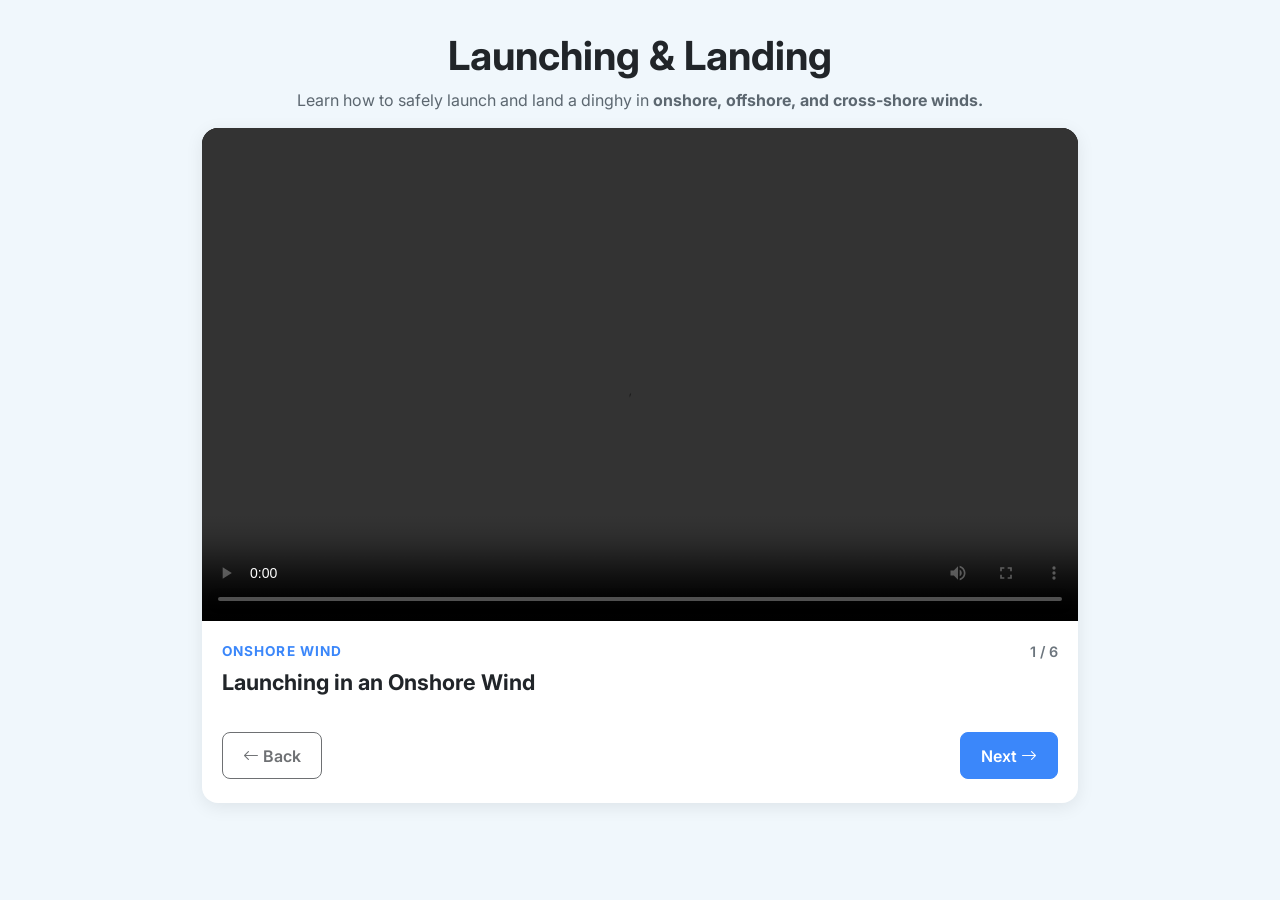
==== index.html @ 0dd2f3b4 "initial check-in" ====
<!DOCTYPE html>

<html lang="en">
<head>
  <meta charset="UTF-8">
  <meta name="viewport" content="width=device-width, initial-scale=1.0">

  <title>Launching &amp; Landing | San Juan Academy</title>

  <!-- Bootstrap -->

  <link
    href="https://cdn.jsdelivr.net/npm/bootstrap@5.3.7/dist/css/bootstrap.min.css"
    rel="stylesheet"
  >

  <!-- Bootstrap Icons -->

  <link
    rel="stylesheet"
    href="https://cdn.jsdelivr.net/npm/bootstrap-icons@1.11.3/font/bootstrap-icons.min.css"
  >

  <!-- Inter Font -->

  <link
    href="https://fonts.googleapis.com/css2?family=Inter:wght@400;500;600;700&display=swap"
    rel="stylesheet">

  <!-- Page Style -->

  <link rel="stylesheet" href="css/style.css">
</head>

<body>

  <main class="container lesson-container">

<!-- ======================================================
     LESSON HEADER
     ====================================================== -->

<header class="lesson-header text-center">

  <h1 class="lesson-title">
    Launching &amp; Landing
  </h1>

  <p class="lesson-intro mb-0">
    Learn how to safely launch and land a dinghy in
    <strong>onshore, offshore, and cross-shore winds.</strong>
  </p>

</header>


<!-- ======================================================
     VIDEO LESSON
     ====================================================== -->

<section class="video-card">

  <!-- Video -->
  <div class="video-wrapper">

    <video
      id="lessonVideo"
      controls
      playsinline
      preload="none"
    >
      <source id="videoSource" type="video/mp4">

      Your browser does not support HTML5 video.

    </video>

  </div>


  <!-- Video Information -->
  <div class="video-content">

    <div class="d-flex justify-content-between align-items-center mb-2">

      <span id="windLabel" class="wind-label">
        Onshore Wind
      </span>

      <span id="progressText" class="progress-text">
        1 / 6
      </span>

    </div>

    <h2 id="videoTitle" class="video-title mb-0">
      Launching in an Onshore Wind
    </h2>

  </div>


  <!-- Navigation -->
  <div class="lesson-navigation">

    <div class="d-flex justify-content-between align-items-center gap-2">

      <button
        id="previousButton"
        type="button"
        class="btn btn-outline-sja"
        disabled
      >
        <i class="bi bi-arrow-left"></i>
        <span class="d-none d-sm-inline">Back</span>
      </button>


      <button
        id="nextButton"
        type="button"
        class="btn btn-sja"
      >
        <span class="d-none d-sm-inline">Next</span>
        <i class="bi bi-arrow-right"></i>
      </button>

    </div>

  </div>


  <!-- Completion Message -->
  <div id="completionMessage" class="completion-message">

    <i class="bi bi-check-circle"></i>

    <h2 class="mt-3 fw-bold">
      Lesson Complete
    </h2>

    <p class="text-muted mb-0">
      You have completed the Launching &amp; Landing lesson.
    </p>

  </div>

</section>


  </main>

  <!-- Bootstrap JS -->

  <script
    src="https://cdn.jsdelivr.net/npm/bootstrap@5.3.7/dist/js/bootstrap.bundle.min.js">
  </script>

  <script>

    /*
     * ==========================================================
     * LAUNCHING & LANDING
     * ==========================================================
     *
     * Six videos.
     *
     * Only the video currently being viewed is loaded.
     *
     * All video files are assumed to be in the same folder
     * as this index.html file.
     *
     * Replace the filenames below with your actual filenames.
     */

    const lessons = [

      {
        wind: "Onshore Wind",
        title: "Launching in an Onshore Wind",
        video: "launch-onshore.mp4"
      },

      {
        wind: "Onshore Wind",
        title: "Landing in an Onshore Wind",
        video: "land-onshore.mp4"
      },

      {
        wind: "Offshore Wind",
        title: "Launching in an Offshore Wind",
        video: "launch-offshore.mp4"
      },

      {
        wind: "Offshore Wind",
        title: "Landing in an Offshore Wind",
        video: "land-offshore.mp4"
      },

      {
        wind: "Cross-shore Wind",
        title: "Launching in a Cross-shore Wind",
        video: "launch-cross-shore.mp4"
      },

      {
        wind: "Cross-shore Wind",
        title: "Landing in a Cross-shore Wind",
        video: "land-cross-shore.mp4"
      }

    ];


    let currentVideo = 0;


    // ----------------------------------------------------------
    // Elements
    // ----------------------------------------------------------

    const lessonVideo =
      document.getElementById("lessonVideo");

    const videoSource =
      document.getElementById("videoSource");

    const windLabel =
      document.getElementById("windLabel");

    const videoTitle =
      document.getElementById("videoTitle");

    const progressText =
      document.getElementById("progressText");

    const previousButton =
      document.getElementById("previousButton");

    const nextButton =
      document.getElementById("nextButton");

    const completionMessage =
      document.getElementById("completionMessage");

    const videoContent =
      document.querySelector(".video-content");

    const lessonNavigation =
      document.querySelector(".lesson-navigation");


    // ----------------------------------------------------------
    // Load a video
    // ----------------------------------------------------------

    function loadVideo(index) {

      const lesson = lessons[index];

      /*
       * Stop the current video.
       */
      lessonVideo.pause();

      /*
       * Remove the old source.
       *
       * This allows the browser to release the previous
       * video resource instead of keeping all six videos
       * loaded in memory.
       */
      videoSource.removeAttribute("src");

      lessonVideo.load();

      /*
       * Set ONLY the requested video's source.
       */
      videoSource.src = lesson.video;

      /*
       * Ask the browser to load this video.
       */
      lessonVideo.load();


      // Update the lesson information.

      windLabel.textContent =
        lesson.wind;

      videoTitle.textContent =
        lesson.title;

      progressText.textContent =
        `${index + 1} / ${lessons.length}`;


      // Update Back button.

      previousButton.disabled =
        index === 0;


      // Update Next button.

      if (index === lessons.length - 1) {

        nextButton.innerHTML =
          'Finish <i class="bi bi-check-lg"></i>';

      } else {

        nextButton.innerHTML =
          '<span class="d-none d-sm-inline">Next</span> ' +
          '<i class="bi bi-arrow-right"></i>';

      }

    }


    // ----------------------------------------------------------
    // First video
    // ----------------------------------------------------------

    /*
     * We load the first video when the page is ready.
     *
     * preload="none" means the browser is instructed not to
     * download the video until it is actually needed.
     */

    loadVideo(currentVideo);


    // ----------------------------------------------------------
    // NEXT
    // ----------------------------------------------------------

    nextButton.addEventListener("click", () => {

      if (currentVideo < lessons.length - 1) {

        currentVideo++;

        loadVideo(currentVideo);

        window.scrollTo({
          top: 0,
          behavior: "smooth"
        });

      } else {

        /*
         * The student has reached the end of all six videos.
         */

        lessonVideo.pause();

        lessonVideo.style.display = "none";

        videoContent.style.display = "none";

        lessonNavigation.style.display = "none";

        completionMessage.style.display = "block";

      }

    });


    // ----------------------------------------------------------
    // BACK
    // ----------------------------------------------------------

    previousButton.addEventListener("click", () => {

      if (currentVideo > 0) {

        currentVideo--;

        /*
         * Restore the lesson if the student goes backward
         * after reaching the final screen.
         */

        lessonVideo.style.display = "block";

        videoContent.style.display = "block";

        lessonNavigation.style.display = "block";

        completionMessage.style.display = "none";

        loadVideo(currentVideo);

        window.scrollTo({
          top: 0,
          behavior: "smooth"
        });

      }

    });

  </script>

</body>
</html>
---- css/style.css ----
:root {
--sja-blue: #3b87fa;
--sja-background: #f0f7fc;
}

body {
font-family: "Inter", sans-serif;
background-color: var(--sja-background);
color: #212529;
}

.lesson-container {
max-width: 900px;
}

.lesson-header {
padding: 2rem 1rem 1rem;
}

.lesson-title {
font-weight: 700;
}

.lesson-intro {
max-width: 700px;
margin: 0 auto;
color: #5c6770;
}

.video-card {
background: #ffffff;
border-radius: 16px;
box-shadow: 0 4px 18px rgba(0, 0, 0, 0.08);
overflow: hidden;
}

.video-wrapper {
width: 100%;
background: #000;
}

video {
  display: block;
  width: 100%;
  aspect-ratio: 16 / 9;
  height: auto;
  object-fit: contain;
  background-color: #000;
}

.video-content {
padding: 1.25rem;
}

.wind-label {
color: var(--sja-blue);
font-size: 0.85rem;
font-weight: 700;
letter-spacing: 0.08em;
text-transform: uppercase;
}

.video-title {
font-size: 1.35rem;
font-weight: 700;
margin-top: 0.35rem;
}

.progress-text {
font-size: 0.9rem;
font-weight: 600;
color: #6c757d;
}

.lesson-navigation {
padding: 1rem 1.25rem 1.5rem;
}

.btn-sja {
background-color: var(--sja-blue);
border-color: var(--sja-blue);
color: #fff;
font-weight: 600;
border-radius: 8px;
padding: 0.65rem 1.25rem;
}

.btn-sja:hover,
.btn-sja:focus {
background-color: #2f76e5;
border-color: #2f76e5;
color: #fff;
}

.btn-outline-sja {
border: 1px solid var(--sja-blue);
color: var(--sja-blue);
background: #fff;
font-weight: 600;
border-radius: 8px;
padding: 0.65rem 1.25rem;
}

.btn-outline-sja:hover,
.btn-outline-sja:focus {
background-color: var(--sja-blue);
border-color: var(--sja-blue);
color: #fff;
}

.completion-message {
display: none;
padding: 3rem 1.5rem;
text-align: center;
}

.completion-message i {
font-size: 3rem;
color: var(--sja-blue);
}

@media (max-width: 576px) {

.lesson-header {
padding-top: 1.5rem;
}

.video-content {
padding: 1rem;
}

.video-title {
font-size: 1.15rem;
}

.lesson-navigation {
padding: 0.75rem 1rem 1rem;
}

.btn-sja,
.btn-outline-sja {
padding: 0.55rem 1rem;
}

}
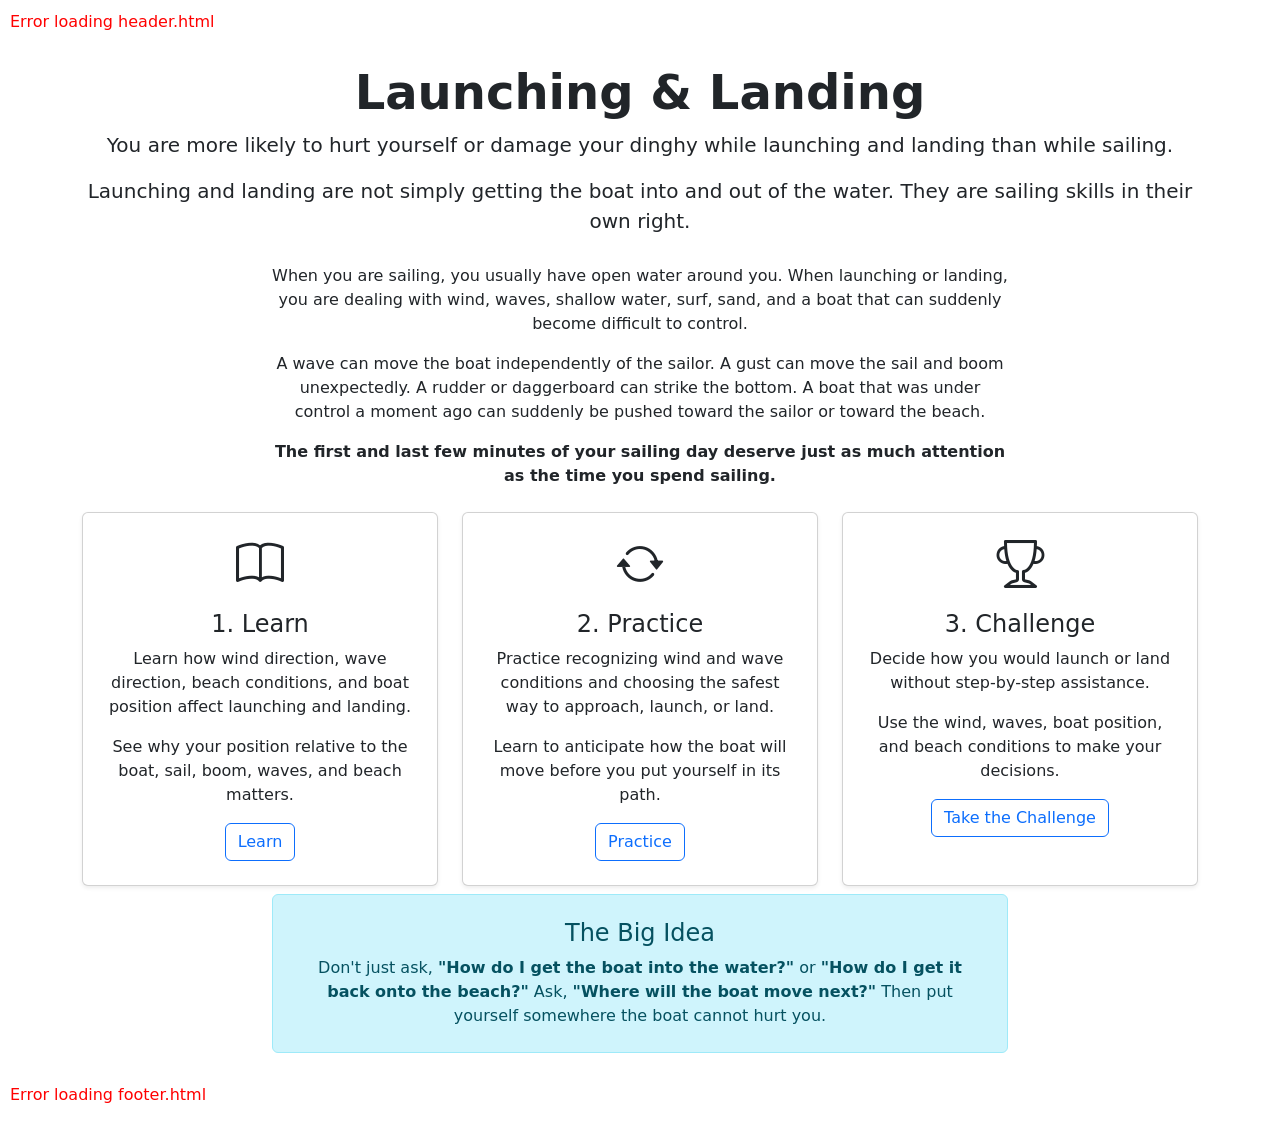
==== commit 6c97367a: "major rework" ====
--- a/index.html
+++ b/index.html
@@ -1,414 +1,248 @@
 <!DOCTYPE html>
-
 <html lang="en">
 <head>
-  <meta charset="UTF-8">
-  <meta name="viewport" content="width=device-width, initial-scale=1.0">
-
-  <title>Launching &amp; Landing | San Juan Academy</title>
-
-  <!-- Bootstrap -->
-
-  <link
-    href="https://cdn.jsdelivr.net/npm/bootstrap@5.3.7/dist/css/bootstrap.min.css"
-    rel="stylesheet"
-  >
-
-  <!-- Bootstrap Icons -->
-
-  <link
-    rel="stylesheet"
-    href="https://cdn.jsdelivr.net/npm/bootstrap-icons@1.11.3/font/bootstrap-icons.min.css"
-  >
-
-  <!-- Inter Font -->
-
-  <link
-    href="https://fonts.googleapis.com/css2?family=Inter:wght@400;500;600;700&display=swap"
-    rel="stylesheet">
-
-  <!-- Page Style -->
-
-  <link rel="stylesheet" href="css/style.css">
+<meta charset="UTF-8">
+<meta name="viewport" content="width=device-width, initial-scale=1">
+<title>Launching & Landing | San Juan Academy</title>
+
+<!-- Bootstrap -->
+<link href="https://cdn.jsdelivr.net/npm/bootstrap@5.3.7/dist/css/bootstrap.min.css" rel="stylesheet">
+
+<!-- Bootstrap Icons -->
+<link rel="stylesheet" href="https://cdn.jsdelivr.net/npm/bootstrap-icons@1.13.1/font/bootstrap-icons.min.css">
+
+<!-- Google Font -->
+<link href="https://fonts.googleapis.com/css2?family=Inter:wght@400;500;600;700&display=swap" rel="stylesheet">
+
+<!-- Shared CSS -->
+<link rel="stylesheet" href="https://gerardogala.github.io/Tutorial-Shared/shared.css">
+
+<link rel="apple-touch-icon" sizes="180x180" href="favicon/apple-touch-icon.png">
+<link rel="icon" type="image/png" sizes="32x32" href="favicon/favicon-32x32.png">
+<link rel="icon" type="image/png" sizes="16x16" href="favicon/favicon-16x16.png">
+<link rel="manifest" href="favicon/site.webmanifest">
+
 </head>
 
 <body>
 
-  <main class="container lesson-container">
-
-<!-- ======================================================
-     LESSON HEADER
-     ====================================================== -->
-
-<header class="lesson-header text-center">
-
-  <h1 class="lesson-title">
-    Launching &amp; Landing
-  </h1>
-
-  <p class="lesson-intro mb-0">
-    Learn how to safely launch and land a dinghy in
-    <strong>onshore, offshore, and cross-shore winds.</strong>
-  </p>
-
-</header>
-
-
-<!-- ======================================================
-     VIDEO LESSON
-     ====================================================== -->
-
-<section class="video-card">
-
-  <!-- Video -->
-  <div class="video-wrapper">
-
-    <video
-      id="lessonVideo"
-      controls
-      playsinline
-      preload="none"
-    >
-      <source id="videoSource" type="video/mp4">
-
-      Your browser does not support HTML5 video.
-
-    </video>
-
-  </div>
-
-
-  <!-- Video Information -->
-  <div class="video-content">
-
-    <div class="d-flex justify-content-between align-items-center mb-2">
-
-      <span id="windLabel" class="wind-label">
-        Onshore Wind
-      </span>
-
-      <span id="progressText" class="progress-text">
-        1 / 6
-      </span>
+  <!-- Header will be injected here -->
+  <div id="header-placeholder"></div>
+
+
+  <!-- Hero -->
+  <header class="container text-center py-1">
+
+    <h1 class="display-5 fw-bold">
+        Launching & Landing
+    </h1>
+
+    <p class="lead mt-1">
+        You are more likely to hurt yourself or damage your dinghy
+        while launching and landing than while sailing.
+    </p>
+
+    <p class="lead mt-1">
+        Launching and landing are not simply getting the boat into and
+        out of the water. They are sailing skills in their own right.
+    </p>
+
+  </header>
+
+
+  <!-- Introduction -->
+  <section class="container py-1">
+
+    <div class="row justify-content-center">
+
+        <div class="col-lg-8 text-center">
+
+            <p class="mt-1">
+                When you are sailing, you usually have open water around you.
+                When launching or landing, you are dealing with wind, waves,
+                shallow water, surf, sand, and a boat that can suddenly become
+                difficult to control.
+            </p>
+
+            <p>
+                A wave can move the boat independently of the sailor.
+                A gust can move the sail and boom unexpectedly.
+                A rudder or daggerboard can strike the bottom.
+                A boat that was under control a moment ago can suddenly be
+                pushed toward the sailor or toward the beach.
+            </p>
+
+            <p>
+                <strong>
+                    The first and last few minutes of your sailing day
+                    deserve just as much attention as the time you spend
+                    sailing.
+                </strong>
+            </p>
+
+        </div>
 
     </div>
 
-    <h2 id="videoTitle" class="video-title mb-0">
-      Launching in an Onshore Wind
-    </h2>
-
-  </div>
-
-
-  <!-- Navigation -->
-  <div class="lesson-navigation">
-
-    <div class="d-flex justify-content-between align-items-center gap-2">
-
-      <button
-        id="previousButton"
-        type="button"
-        class="btn btn-outline-sja"
-        disabled
-      >
-        <i class="bi bi-arrow-left"></i>
-        <span class="d-none d-sm-inline">Back</span>
-      </button>
-
-
-      <button
-        id="nextButton"
-        type="button"
-        class="btn btn-sja"
-      >
-        <span class="d-none d-sm-inline">Next</span>
-        <i class="bi bi-arrow-right"></i>
-      </button>
+  </section>
+
+
+  <!-- Learn / Practice / Challenge -->
+  <section class="container py-1">
+
+    <div class="row g-4">
+
+
+        <!-- Learn -->
+        <div class="col-md-4">
+
+            <div class="card h-100 text-center shadow-sm">
+
+                <div class="card-body p-4">
+
+                    <i class="bi bi-book display-5"></i>
+
+                    <h3 class="h4 mt-3">
+                        1. Learn
+                    </h3>
+
+                    <p>
+                        Learn how wind direction, wave direction, beach
+                        conditions, and boat position affect launching
+                        and landing.
+                    </p>
+
+                    <p>
+                        See why your position relative to the boat,
+                        sail, boom, waves, and beach matters.
+                    </p>
+
+                    <a href="learn.html"
+                       class="btn btn-outline-primary">
+                        Learn
+                    </a>
+
+                </div>
+
+            </div>
+
+        </div>
+
+
+        <!-- Practice -->
+        <div class="col-md-4">
+
+            <div class="card h-100 text-center shadow-sm">
+
+                <div class="card-body p-4">
+
+                    <i class="bi bi-arrow-repeat display-5"></i>
+
+                    <h3 class="h4 mt-3">
+                        2. Practice
+                    </h3>
+
+                    <p>
+                        Practice recognizing wind and wave conditions
+                        and choosing the safest way to approach,
+                        launch, or land.
+                    </p>
+
+                    <p>
+                        Learn to anticipate how the boat will move
+                        before you put yourself in its path.
+                    </p>
+
+                    <a href="practice.html"
+                       class="btn btn-outline-primary">
+                        Practice
+                    </a>
+
+                </div>
+
+            </div>
+
+        </div>
+
+
+        <!-- Challenge -->
+        <div class="col-md-4">
+
+            <div class="card h-100 text-center shadow-sm">
+
+                <div class="card-body p-4">
+
+                    <i class="bi bi-trophy display-5"></i>
+
+                    <h3 class="h4 mt-3">
+                        3. Challenge
+                    </h3>
+
+                    <p>
+                        Decide how you would launch or land without
+                        step-by-step assistance.
+                    </p>
+
+                    <p>
+                        Use the wind, waves, boat position, and beach
+                        conditions to make your decisions.
+                    </p>
+
+                    <a href="challenge.html"
+                       class="btn btn-outline-primary">
+                        Take the Challenge
+                    </a>
+
+                </div>
+
+            </div>
+
+        </div>
 
     </div>
 
-  </div>
-
-
-  <!-- Completion Message -->
-  <div id="completionMessage" class="completion-message">
-
-    <i class="bi bi-check-circle"></i>
-
-    <h2 class="mt-3 fw-bold">
-      Lesson Complete
-    </h2>
-
-    <p class="text-muted mb-0">
-      You have completed the Launching &amp; Landing lesson.
-    </p>
-
-  </div>
-
-</section>
-
-
-  </main>
-
-  <!-- Bootstrap JS -->
-
-  <script
-    src="https://cdn.jsdelivr.net/npm/bootstrap@5.3.7/dist/js/bootstrap.bundle.min.js">
-  </script>
-
-  <script>
-
-    /*
-     * ==========================================================
-     * LAUNCHING & LANDING
-     * ==========================================================
-     *
-     * Six videos.
-     *
-     * Only the video currently being viewed is loaded.
-     *
-     * All video files are assumed to be in the same folder
-     * as this index.html file.
-     *
-     * Replace the filenames below with your actual filenames.
-     */
-
-    const lessons = [
-
-      {
-        wind: "Onshore Wind",
-        title: "Launching in an Onshore Wind",
-        video: "launch-onshore.mp4"
-      },
-
-      {
-        wind: "Onshore Wind",
-        title: "Landing in an Onshore Wind",
-        video: "land-onshore.mp4"
-      },
-
-      {
-        wind: "Offshore Wind",
-        title: "Launching in an Offshore Wind",
-        video: "launch-offshore.mp4"
-      },
-
-      {
-        wind: "Offshore Wind",
-        title: "Landing in an Offshore Wind",
-        video: "land-offshore.mp4"
-      },
-
-      {
-        wind: "Cross-shore Wind",
-        title: "Launching in a Cross-shore Wind",
-        video: "launch-cross-shore.mp4"
-      },
-
-      {
-        wind: "Cross-shore Wind",
-        title: "Landing in a Cross-shore Wind",
-        video: "land-cross-shore.mp4"
-      }
-
-    ];
-
-
-    let currentVideo = 0;
-
-
-    // ----------------------------------------------------------
-    // Elements
-    // ----------------------------------------------------------
-
-    const lessonVideo =
-      document.getElementById("lessonVideo");
-
-    const videoSource =
-      document.getElementById("videoSource");
-
-    const windLabel =
-      document.getElementById("windLabel");
-
-    const videoTitle =
-      document.getElementById("videoTitle");
-
-    const progressText =
-      document.getElementById("progressText");
-
-    const previousButton =
-      document.getElementById("previousButton");
-
-    const nextButton =
-      document.getElementById("nextButton");
-
-    const completionMessage =
-      document.getElementById("completionMessage");
-
-    const videoContent =
-      document.querySelector(".video-content");
-
-    const lessonNavigation =
-      document.querySelector(".lesson-navigation");
-
-
-    // ----------------------------------------------------------
-    // Load a video
-    // ----------------------------------------------------------
-
-    function loadVideo(index) {
-
-      const lesson = lessons[index];
-
-      /*
-       * Stop the current video.
-       */
-      lessonVideo.pause();
-
-      /*
-       * Remove the old source.
-       *
-       * This allows the browser to release the previous
-       * video resource instead of keeping all six videos
-       * loaded in memory.
-       */
-      videoSource.removeAttribute("src");
-
-      lessonVideo.load();
-
-      /*
-       * Set ONLY the requested video's source.
-       */
-      videoSource.src = lesson.video;
-
-      /*
-       * Ask the browser to load this video.
-       */
-      lessonVideo.load();
-
-
-      // Update the lesson information.
-
-      windLabel.textContent =
-        lesson.wind;
-
-      videoTitle.textContent =
-        lesson.title;
-
-      progressText.textContent =
-        `${index + 1} / ${lessons.length}`;
-
-
-      // Update Back button.
-
-      previousButton.disabled =
-        index === 0;
-
-
-      // Update Next button.
-
-      if (index === lessons.length - 1) {
-
-        nextButton.innerHTML =
-          'Finish <i class="bi bi-check-lg"></i>';
-
-      } else {
-
-        nextButton.innerHTML =
-          '<span class="d-none d-sm-inline">Next</span> ' +
-          '<i class="bi bi-arrow-right"></i>';
-
-      }
-
-    }
-
-
-    // ----------------------------------------------------------
-    // First video
-    // ----------------------------------------------------------
-
-    /*
-     * We load the first video when the page is ready.
-     *
-     * preload="none" means the browser is instructed not to
-     * download the video until it is actually needed.
-     */
-
-    loadVideo(currentVideo);
-
-
-    // ----------------------------------------------------------
-    // NEXT
-    // ----------------------------------------------------------
-
-    nextButton.addEventListener("click", () => {
-
-      if (currentVideo < lessons.length - 1) {
-
-        currentVideo++;
-
-        loadVideo(currentVideo);
-
-        window.scrollTo({
-          top: 0,
-          behavior: "smooth"
-        });
-
-      } else {
-
-        /*
-         * The student has reached the end of all six videos.
-         */
-
-        lessonVideo.pause();
-
-        lessonVideo.style.display = "none";
-
-        videoContent.style.display = "none";
-
-        lessonNavigation.style.display = "none";
-
-        completionMessage.style.display = "block";
-
-      }
-
-    });
-
-
-    // ----------------------------------------------------------
-    // BACK
-    // ----------------------------------------------------------
-
-    previousButton.addEventListener("click", () => {
-
-      if (currentVideo > 0) {
-
-        currentVideo--;
-
-        /*
-         * Restore the lesson if the student goes backward
-         * after reaching the final screen.
-         */
-
-        lessonVideo.style.display = "block";
-
-        videoContent.style.display = "block";
-
-        lessonNavigation.style.display = "block";
-
-        completionMessage.style.display = "none";
-
-        loadVideo(currentVideo);
-
-        window.scrollTo({
-          top: 0,
-          behavior: "smooth"
-        });
-
-      }
-
-    });
-
+  </section>
+
+
+  <!-- The Big Idea -->
+  <section class="container py-1">
+
+    <div class="row justify-content-center">
+
+        <div class="col-lg-8">
+
+            <div class="alert alert-info text-center p-4">
+
+                <h2 class="h4">
+                    The Big Idea
+                </h2>
+
+                <p class="mb-0">
+                    Don't just ask,
+                    <strong>"How do I get the boat into the water?"</strong>
+                    or
+                    <strong>"How do I get it back onto the beach?"</strong>
+                    Ask,
+                    <strong>"Where will the boat move next?"</strong>
+                    Then put yourself somewhere the boat cannot hurt you.
+                </p>
+
+            </div>
+
+        </div>
+
+    </div>
+
+  </section>
+
+
+  <!-- Footer -->
+  <div id="footer-placeholder"></div>
+
+
+  <script src="js/layout.js"></script>
+
+  <script src="https://cdn.jsdelivr.net/npm/bootstrap@5.3.7/dist/js/bootstrap.bundle.min.js">
   </script>
 
 </body>
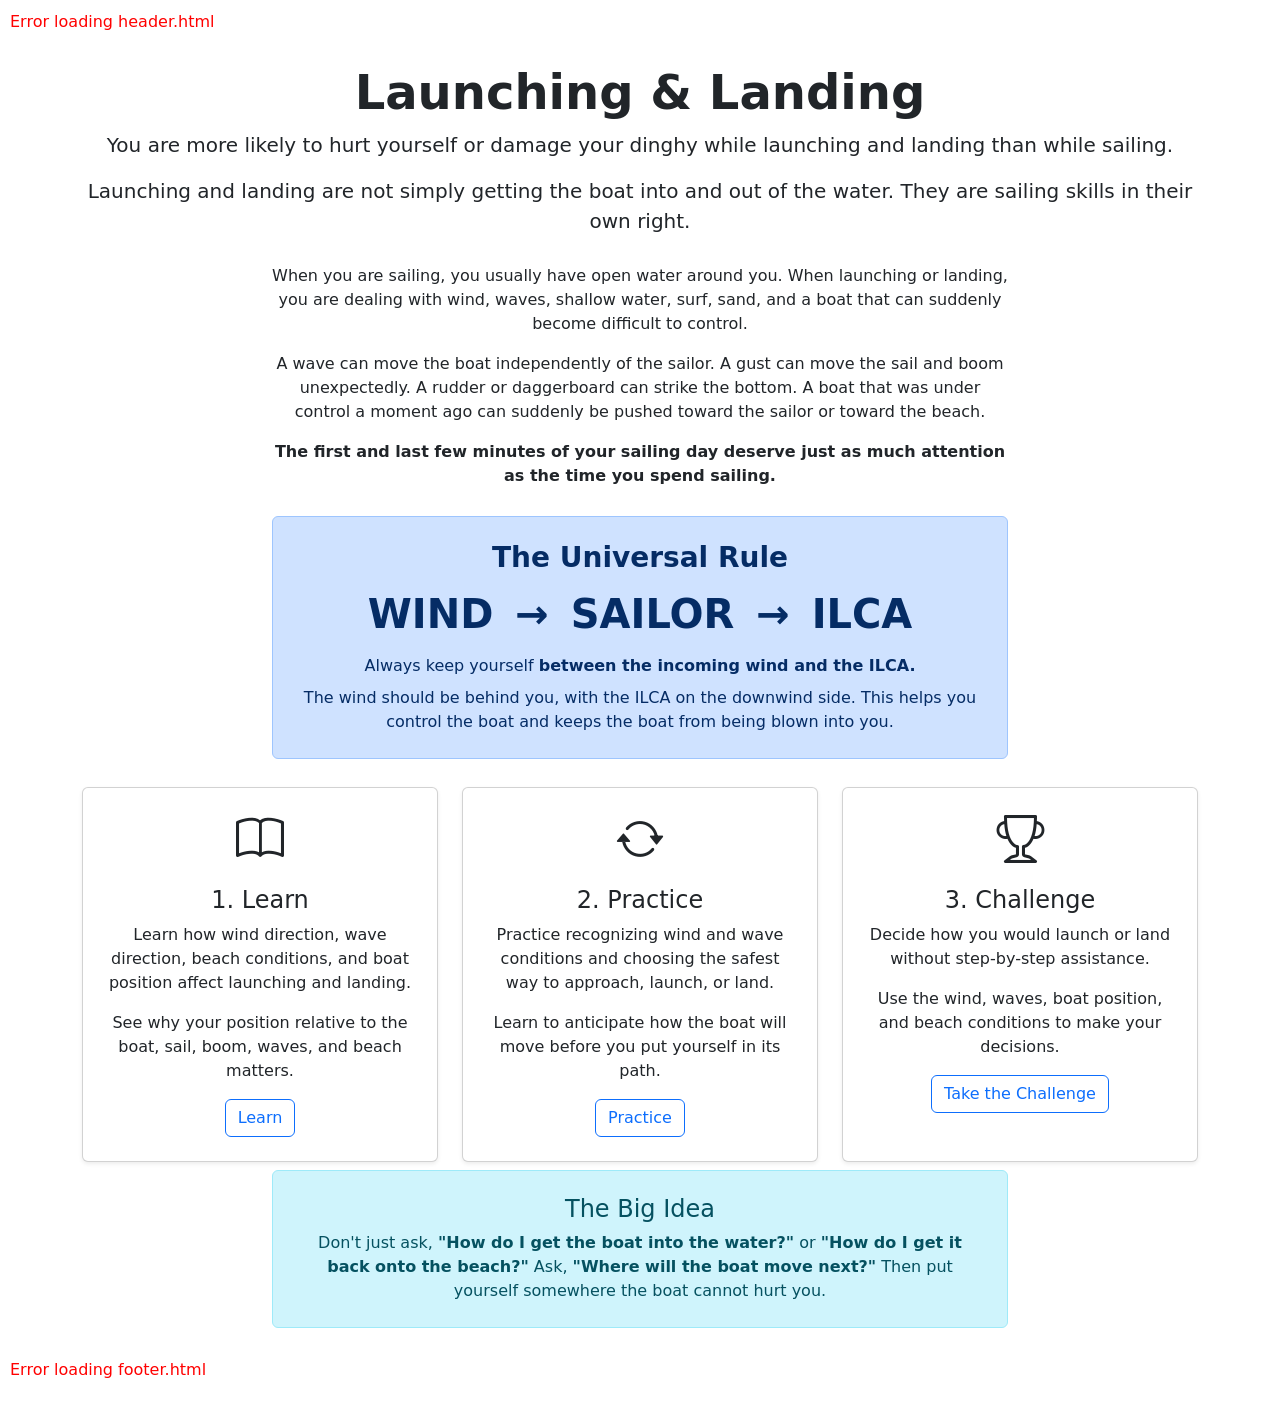
==== commit 000d3164: "add the Universal Rule" ====
--- a/index.html
+++ b/index.html
@@ -85,7 +85,7 @@
     </div>
 
   </section>
-
+<!-- ===================================================== UNIVERSAL RULE ====================================================== --> <section class="container py-2"> <div class="row justify-content-center"> <div class="col-lg-8"> <div class="alert alert-primary text-center p-4"> <h2 class="h3 fw-bold mb-3"> The Universal Rule </h2> <div class="display-6 fw-bold mb-3" aria-label="Wind, sailor, ILCA"> WIND <span class="mx-2">→</span> SAILOR <span class="mx-2">→</span> ILCA </div> <p class="mb-2"> Always keep yourself <strong>between the incoming wind and the ILCA.</strong> </p> <p class="mb-0"> The wind should be behind you, with the ILCA on the downwind side. This helps you control the boat and keeps the boat from being blown into you. </p> </div> </div> </div> </section>
 
   <!-- Learn / Practice / Challenge -->
   <section class="container py-1">
@@ -234,6 +234,7 @@
     </div>
 
   </section>
+  
 
 
   <!-- Footer -->
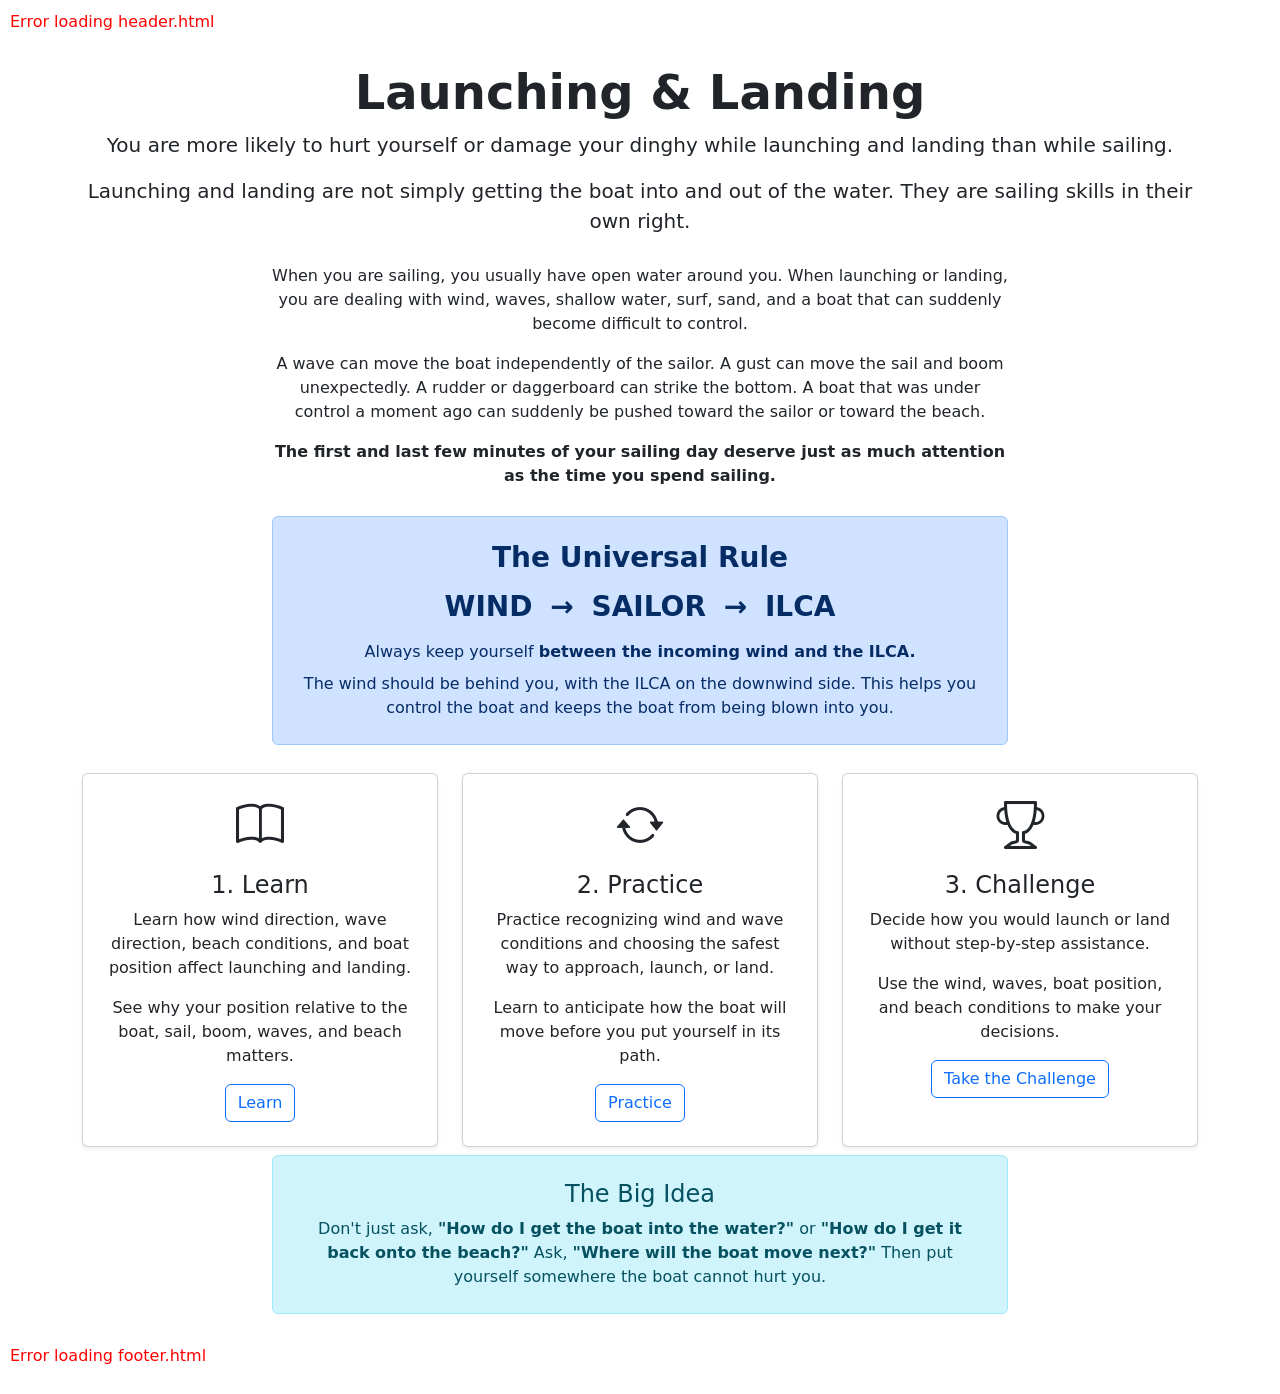
==== commit 74d2af60: "keep Wins -> Sailor -. ILCA all in one row" ====
--- a/index.html
+++ b/index.html
@@ -85,7 +85,10 @@
     </div>
 
   </section>
-<!-- ===================================================== UNIVERSAL RULE ====================================================== --> <section class="container py-2"> <div class="row justify-content-center"> <div class="col-lg-8"> <div class="alert alert-primary text-center p-4"> <h2 class="h3 fw-bold mb-3"> The Universal Rule </h2> <div class="display-6 fw-bold mb-3" aria-label="Wind, sailor, ILCA"> WIND <span class="mx-2">→</span> SAILOR <span class="mx-2">→</span> ILCA </div> <p class="mb-2"> Always keep yourself <strong>between the incoming wind and the ILCA.</strong> </p> <p class="mb-0"> The wind should be behind you, with the ILCA on the downwind side. This helps you control the boat and keeps the boat from being blown into you. </p> </div> </div> </div> </section>
+<!-- ===================================================== UNIVERSAL RULE ====================================================== --> 
+ <section class="container py-2"> <div class="row justify-content-center"> <div class="col-lg-8"> <div class="alert alert-primary text-center p-4"> <h2 class="h3 fw-bold mb-3"> The Universal Rule </h2>
+    <h3 class="display-7 fw-bold mb-3" aria-label="Wind, sailor, ILCA"> WIND <span class="mx-2">→</span> SAILOR <span class="mx-2">→</span> ILCA </h3> 
+    <p class="mb-2"> Always keep yourself <strong>between the incoming wind and the ILCA.</strong> </p> <p class="mb-0"> The wind should be behind you, with the ILCA on the downwind side. This helps you control the boat and keeps the boat from being blown into you. </p> </div> </div> </div> </section>
 
   <!-- Learn / Practice / Challenge -->
   <section class="container py-1">
